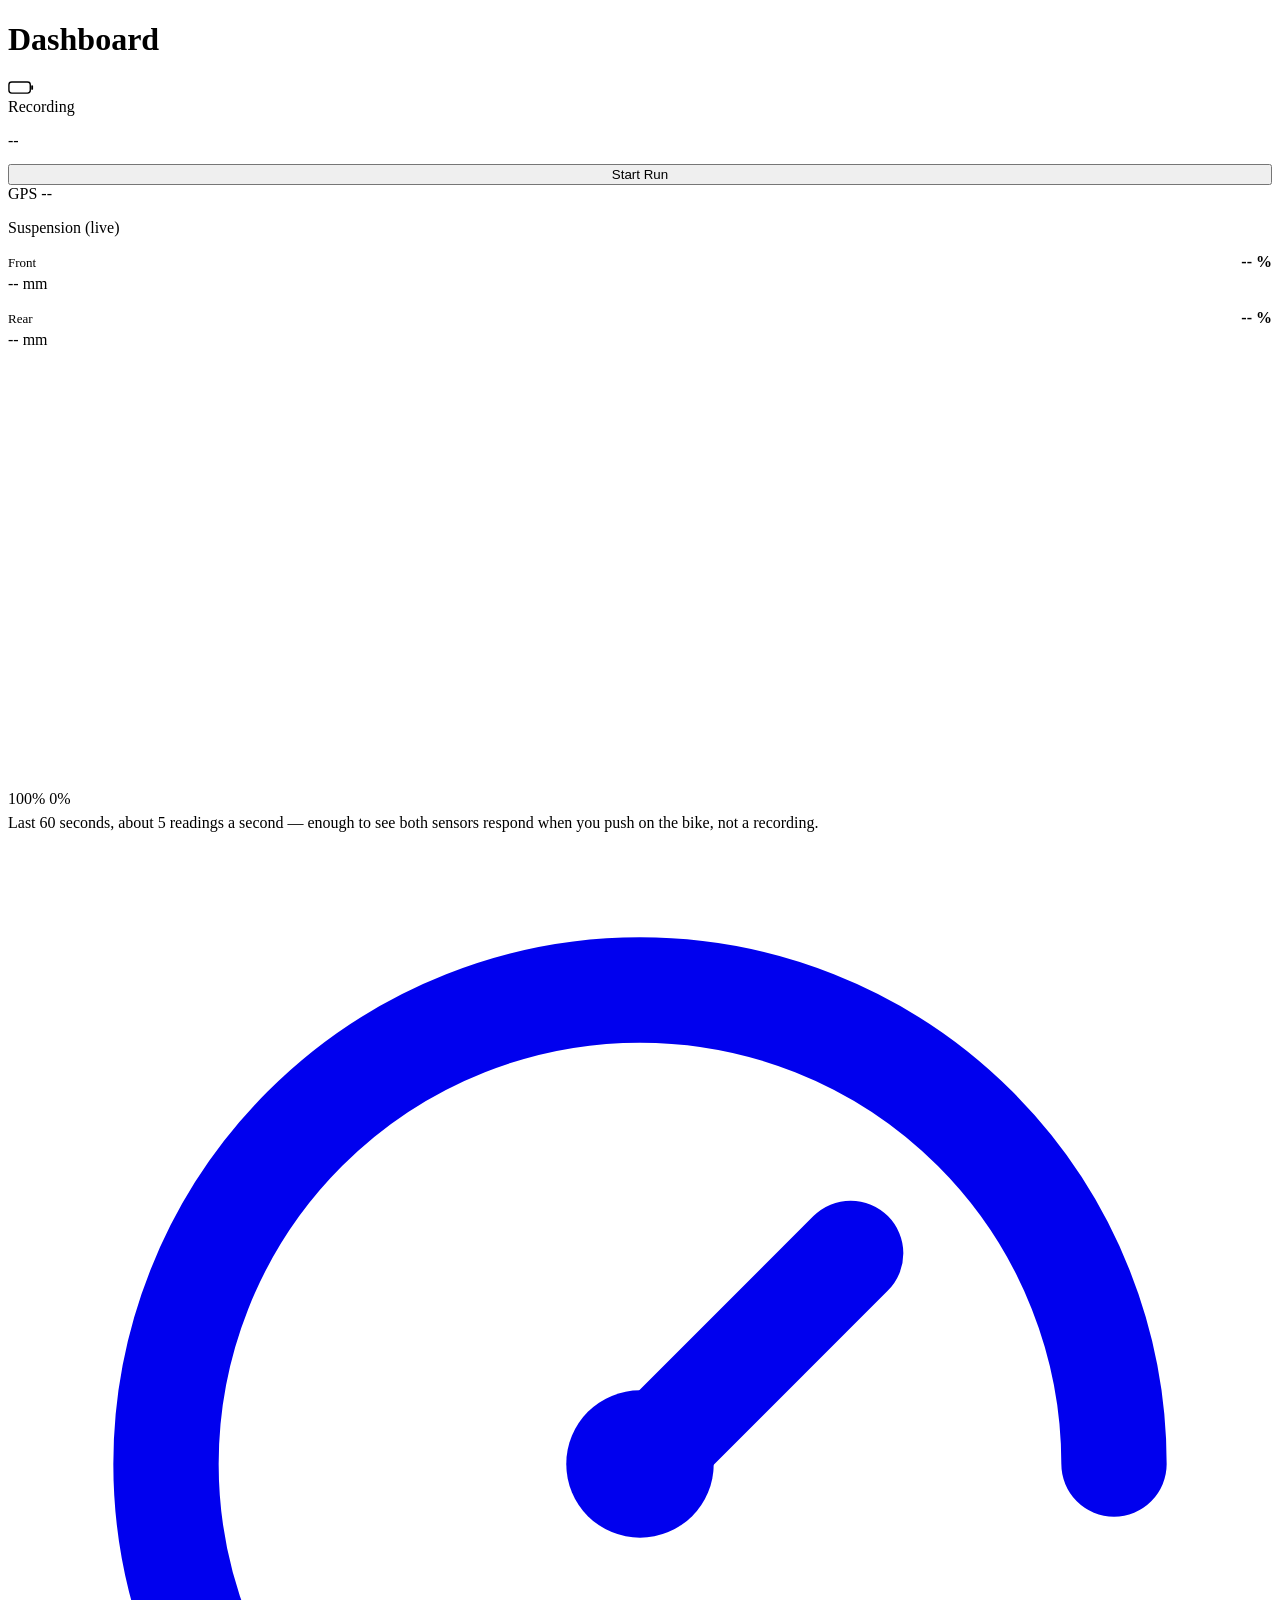
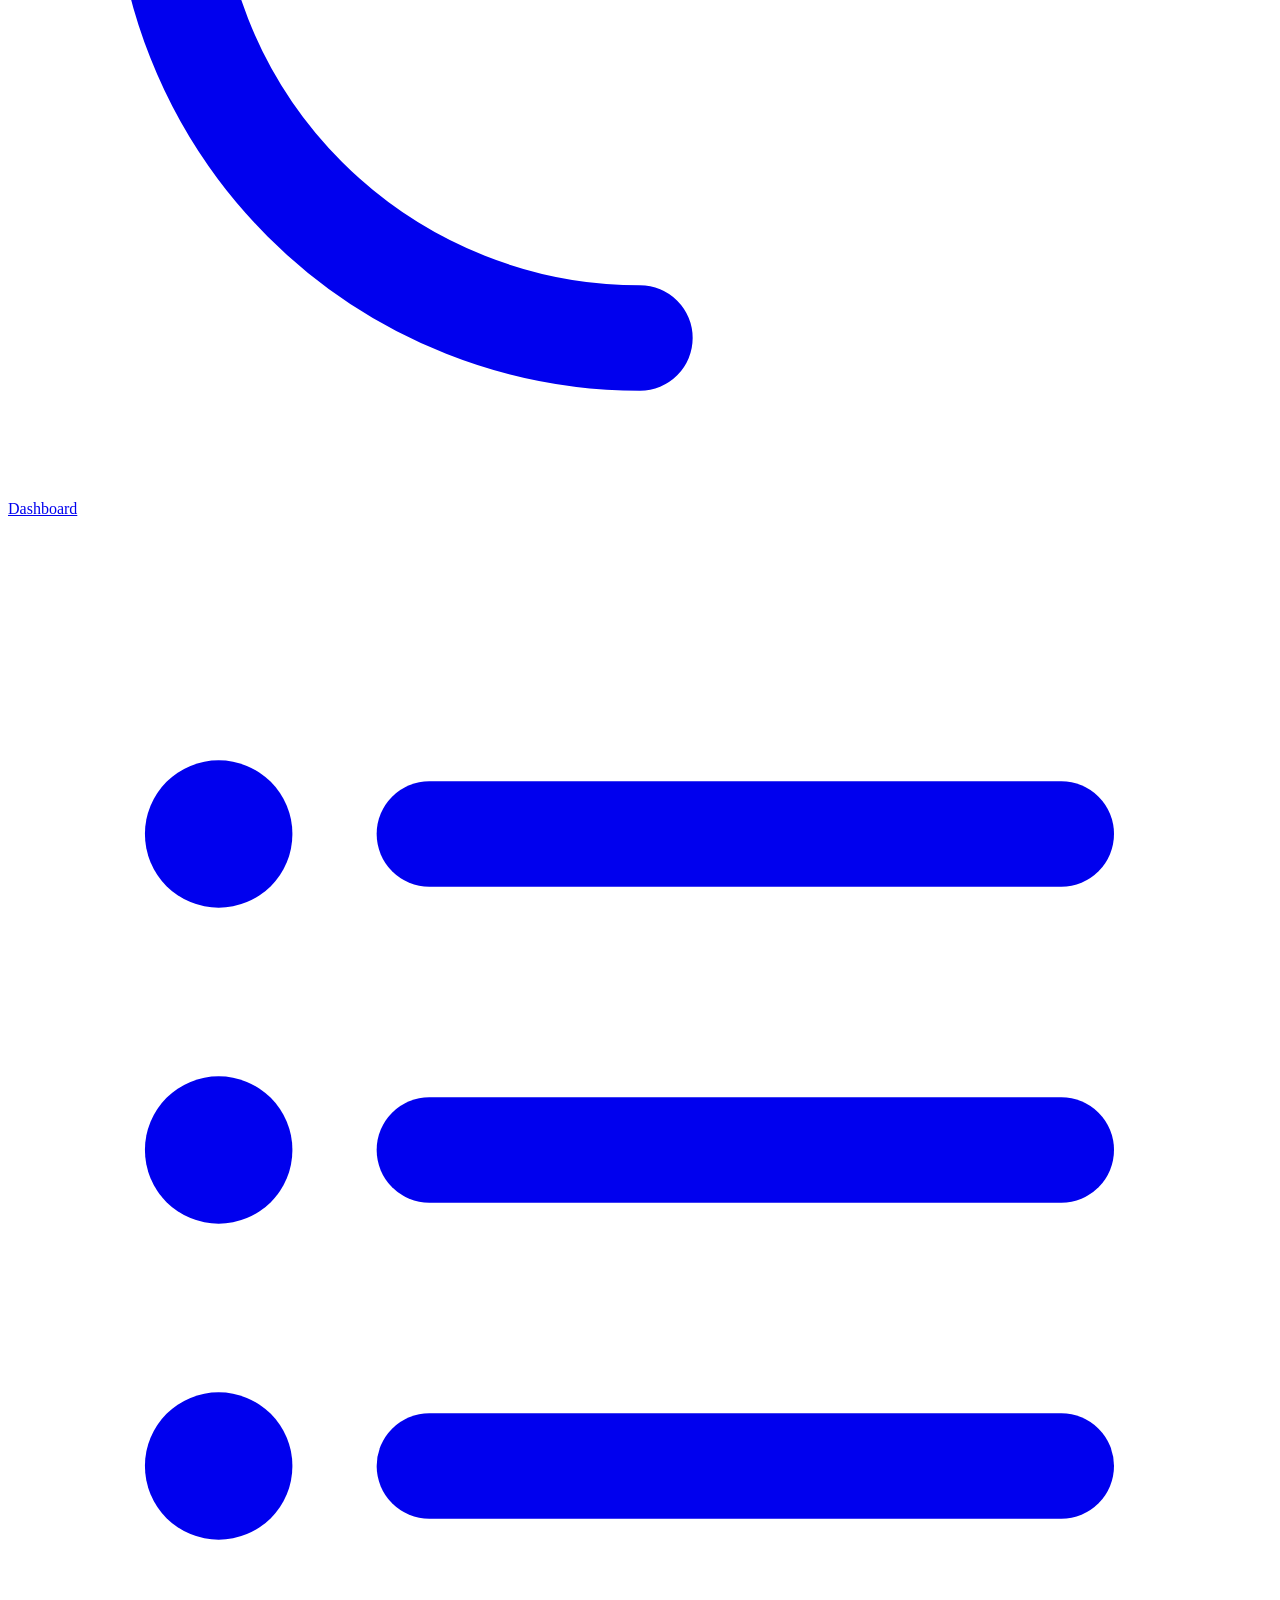
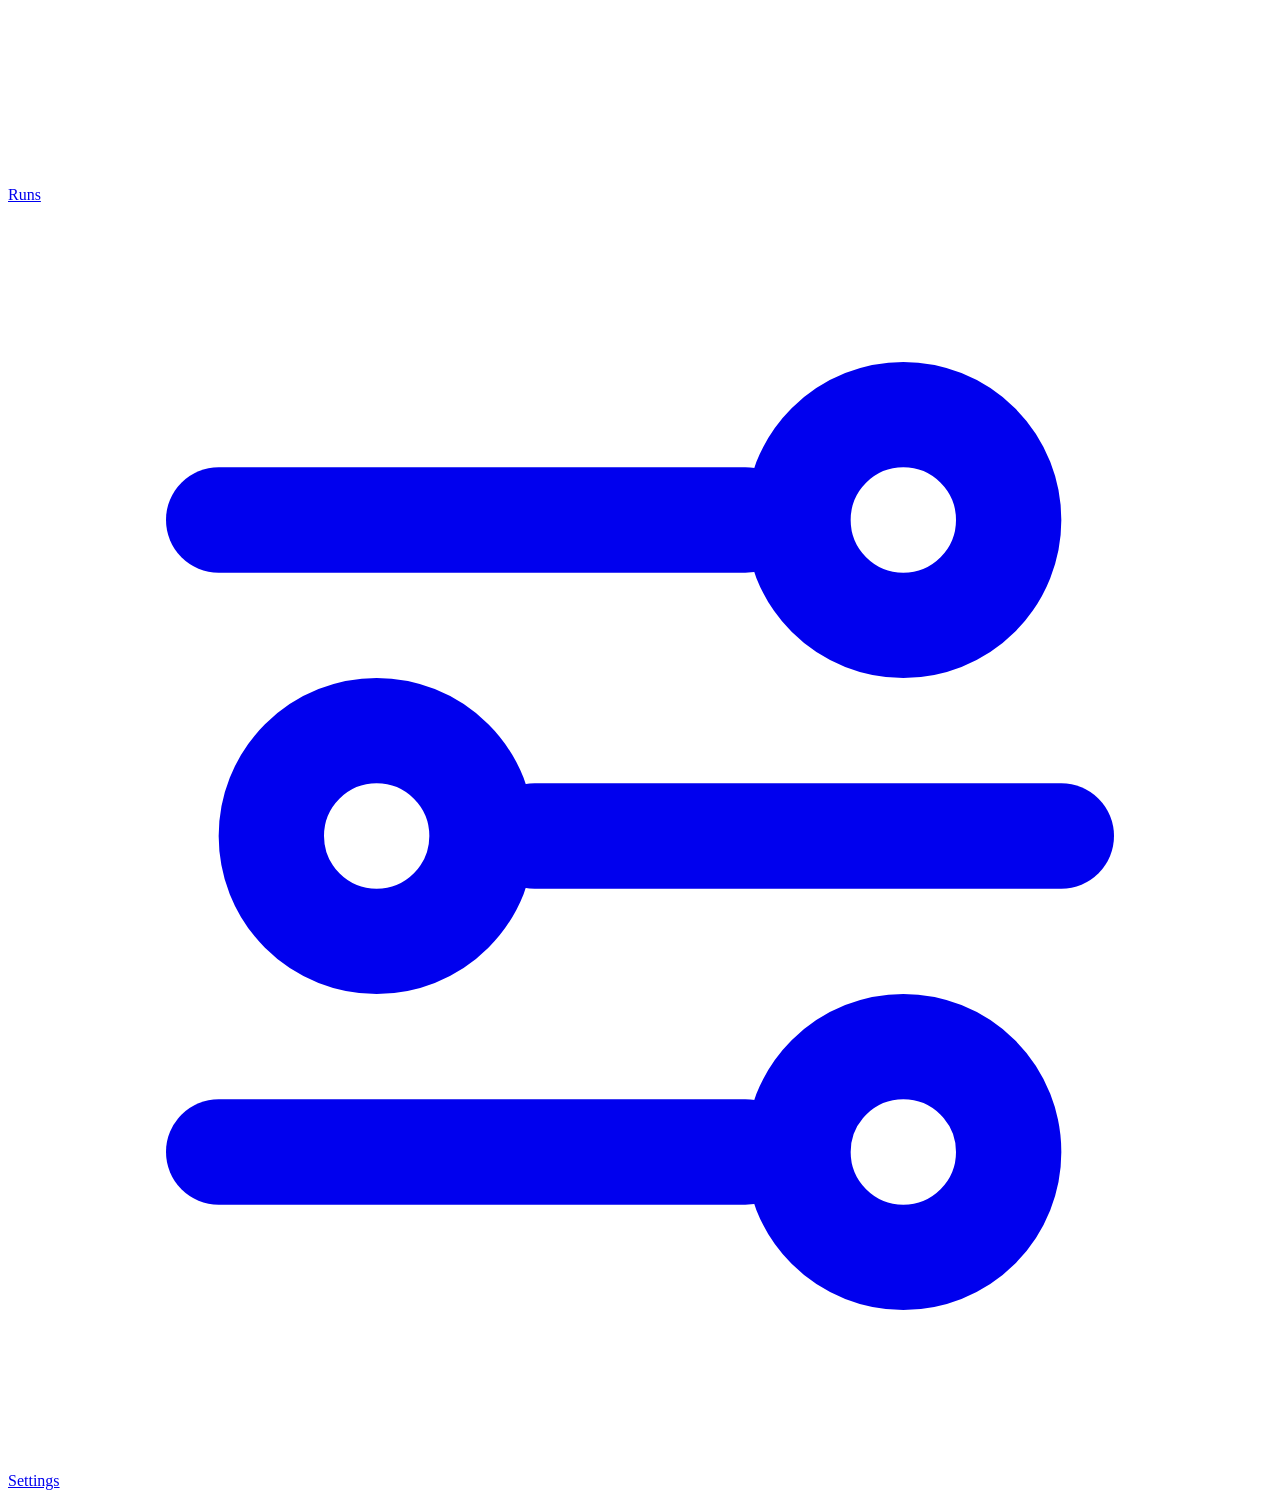
==== data/index.html @ f655dd01 "Add the firmware, the dashboard and the project documents Dialed: an ESP32 run recorder for MTB susp" ====
<!DOCTYPE html><html><head>
<meta charset="UTF-8">
<meta name="viewport" content="width=device-width, initial-scale=1, viewport-fit=cover">
<link rel="stylesheet" href="/style.css">
<script>try { if (localStorage.getItem('theme') === 'light') document.documentElement.setAttribute('data-theme', 'light'); } catch (e) {}</script>
<title>Dialed</title>
</head><body>
<svg width="0" height="0" style="position:absolute" aria-hidden="true"><filter id="glass-refract" x="0" y="0" width="100%" height="100%" color-interpolation-filters="sRGB"><feTurbulence type="fractalNoise" baseFrequency="0.008 0.012" numOctaves="2" seed="7" result="noise"/><feGaussianBlur in="noise" stdDeviation="2" result="soft"/><feDisplacementMap in="SourceGraphic" in2="soft" scale="70" xChannelSelector="R" yChannelSelector="G"/></filter></svg>
<script>if (/Chrome\//.test(navigator.userAgent)) document.documentElement.classList.add('glass-refract');</script>

<div class="topbar">
    <h1>Dashboard</h1>
    <div class="battery-indicator" id="batteryIndicator">
        <svg viewBox="0 0 28 14" width="26" height="13">
            <rect x="1" y="1" width="23" height="12" rx="3" fill="none" stroke="currentColor" stroke-width="1.5"/>
            <rect x="25" y="4.5" width="2" height="5" rx="1" fill="currentColor"/>
            <rect id="batteryFill" x="3" y="3" width="0" height="8" rx="1.5" fill="currentColor"/>
        </svg>
    </div>
</div>

<main>
    <div class="page-stack">
        <!-- Two cards, side by side on a wide screen: what's needed to start
             a run, and proof the suspension sensors are alive. GPS and
             hardware health used to be cards of their own; a fix is one
             line here, and a fault is something the checklist under the
             button reports — three green "OK"s said nothing. -->
        <div class="card glass">
            <div style="display:flex; justify-content:space-between; align-items:center; margin-bottom:12px;">
                <p class="stat-label" style="margin:0;">Recording</p>
                <span class="badge bad" id="recordBadge" style="display:none;">
                    <span class="dot pulse"></span> Recording
                </span>
            </div>
            <p class="stat-sub" id="recordInfo" style="margin-bottom:14px;">--</p>
            <button style="width:100%;" id="recordBtn" onclick="toggleRun()">Start Run</button>
            <div class="preflight" id="preflight"></div>
            <p class="stat-sub" id="wifiOffNote" style="display:none; margin:10px 0 0;">
                WiFi turns off while recording, so this page will lose the device once the
                run starts. Stop the run with the button on the device.
            </p>

            <div class="gps-row">
                <span class="stat-label" style="margin:0;">GPS</span>
                <span class="badge" id="gpsBadge">--</span>
                <span class="stat-sub" id="gpsDetail" style="margin:0;"></span>
            </div>
        </div>

        <div class="card glass">
            <p class="stat-label">Suspension (live)</p>

            <div style="margin-bottom:14px;">
                <div style="display:flex; justify-content:space-between; align-items:baseline; font-size:13px; color:var(--text-muted);">
                    <span>Front</span>
                    <span id="frontPct" style="font-size:16px; font-weight:700; color:var(--text);">-- %</span>
                </div>
                <div class="bar"><div class="bar-fill" id="frontFill" style="background:var(--series-front);"></div><div class="bar-mark" id="frontSagMark"></div></div>
                <p class="stat-sub" style="margin-top:4px;"><span id="frontTravel">-- mm</span><span id="frontSagText"></span></p>
            </div>

            <div id="rearLive">
                <div style="display:flex; justify-content:space-between; align-items:baseline; font-size:13px; color:var(--text-muted);">
                    <span>Rear</span>
                    <span id="rearPct" style="font-size:16px; font-weight:700; color:var(--text);">-- %</span>
                </div>
                <div class="bar"><div class="bar-fill" id="rearFill" style="background:var(--series-rear);"></div><div class="bar-mark" id="rearSagMark"></div></div>
                <p class="stat-sub" style="margin-top:4px;"><span id="rearTravel">-- mm</span><span id="rearSagText"></span></p>
            </div>

            <!-- preserveAspectRatio="none" lets the trace fill whatever shape
                 the card has; non-scaling-stroke keeps its lines the same
                 weight however far that stretches them. -->
            <div class="live-chart">
                <svg viewBox="0 0 300 100" preserveAspectRatio="none">
                    <line x1="0" y1="0.5" x2="300" y2="0.5" class="live-grid"/>
                    <line x1="0" y1="50" x2="300" y2="50" class="live-grid"/>
                    <line x1="0" y1="99.5" x2="300" y2="99.5" class="live-grid"/>
                    <polyline id="liveRear" fill="none" stroke="var(--series-rear)" stroke-width="2" stroke-linejoin="round" vector-effect="non-scaling-stroke"/>
                    <polyline id="liveFront" fill="none" stroke="var(--series-front)" stroke-width="2" stroke-linejoin="round" vector-effect="non-scaling-stroke"/>
                </svg>
                <span class="live-label" style="top:2px;">100%</span>
                <span class="live-label" style="bottom:2px;">0%</span>
            </div>
            <p class="stat-sub" style="margin:6px 0 0;">
                Last 60 seconds, about 5 readings a second — enough to see both sensors
                respond when you push on the bike, not a recording.
            </p>
        </div>
    </div>
</main>

<nav class="bottom-nav">
    <a href="/" class="nav-item active">
        <span class="nav-pill">
            <svg viewBox="0 0 24 24" fill="none" stroke="currentColor" stroke-width="2" stroke-linecap="round" stroke-linejoin="round"><path d="M12 21a9 9 0 1 1 9-9"/><path d="M12 12l4-4"/><circle cx="12" cy="12" r="1.4" fill="currentColor" stroke="none"/></svg>
            <span>Dashboard</span>
        </span>
    </a>
    <a href="/runs" class="nav-item">
        <span class="nav-pill">
            <svg viewBox="0 0 24 24" fill="none" stroke="currentColor" stroke-width="2" stroke-linecap="round" stroke-linejoin="round"><line x1="8" y1="6" x2="20" y2="6"/><line x1="8" y1="12" x2="20" y2="12"/><line x1="8" y1="18" x2="20" y2="18"/><circle cx="4" cy="6" r="1.4" fill="currentColor" stroke="none"/><circle cx="4" cy="12" r="1.4" fill="currentColor" stroke="none"/><circle cx="4" cy="18" r="1.4" fill="currentColor" stroke="none"/></svg>
            <span>Runs</span>
        </span>
    </a>
    <a href="/settings" class="nav-item">
        <span class="nav-pill">
            <svg viewBox="0 0 24 24" fill="none" stroke="currentColor" stroke-width="2" stroke-linecap="round" stroke-linejoin="round"><line x1="4" y1="6" x2="14" y2="6"/><circle cx="17" cy="6" r="2"/><line x1="10" y1="12" x2="20" y2="12"/><circle cx="7" cy="12" r="2"/><line x1="4" y1="18" x2="14" y2="18"/><circle cx="17" cy="18" r="2"/></svg>
            <span>Settings</span>
        </span>
    </a>
</nav>

<script src="/common.js"></script>
<script>

// common.js fetches the device's settings once per page and announces them
// (it applies the theme itself); this is what else the Dashboard needs of
// them.
document.addEventListener('bike:config', evt => {
    const data = evt.detail;

    wifiOffWhileRecording = !!data.wifiOffWhileRecording;
    fullSuspension = !!data.fullSuspension;

    // The live bars get a tick at the static sag captured in Settings, so
    // "how deep is it sitting right now" has something to be read against.
    // No rear end on a hardtail.
    document.getElementById('rearLive').style.display = fullSuspension ? '' : 'none';
    showStaticSag('front', data.frontSagPct);
    showStaticSag('rear', data.rearSagPct);
});

function showStaticSag(side, pct)
{
    const captured = pct > 0;
    const mark = document.getElementById(side + 'SagMark');

    mark.style.display = captured ? 'block' : 'none';
    mark.style.left = Math.min(100, pct) + '%';

    document.getElementById(side + 'SagText').textContent =
        captured ? ` · static sag at ${pct.toFixed(0)}%` : '';
}

// From the device's settings (see the bike:config handler above): whether
// the Start Run card should warn that the page is about to lose the device.
let wifiOffWhileRecording = false;
let fullSuspension = false;

// ── Pre-ride checklist ─────────────────────────────────────────────────────
// Everything here is something that only shows up afterwards, in the
// analysis, as a run with a hole in it — an uncalibrated end reading 0mm, a
// map with no route. Listing it next to Start Run is the one moment it can
// still be fixed. Advisory only: none of it blocks recording, since a ride
// with no GPS fix is still a perfectly good suspension log.
let calibration = null;
let imuZeroed = null;
let lastStatus = null;

function loadPreflightInputs()
{
    fetch('/api/suspension/calibration')
    .then(r => r.json())
    .then(data => { calibration = data; renderPreflight(); })
    .catch(() => {});

    fetch('/api/imu')
    .then(r => r.json())
    .then(data => { imuZeroed = !!data.zeroed; renderPreflight(); })
    .catch(() => {});
}

function renderPreflight()
{
    const box = document.getElementById('preflight');

    // Nothing to say until the device has answered at least once.
    if (!lastStatus) {
        preflightHtml = '';
        box.innerHTML = '';
        return;
    }

    const recording = lastStatus.state === 'recording';
    let items = [];
    const settingsLink = ' <a href="/settings#sensors">Settings</a>';

    if (!lastStatus.health.storage)
        items.push({ cls: 'bad', html: 'SD card isn\'t responding — the run can\'t be saved.' });

    if (calibration) {
        if (!calibration.front.valid)
            items.push({ html: 'Front suspension isn\'t calibrated — its travel will read 0.' + settingsLink });
        if (fullSuspension && !calibration.rear.valid)
            items.push({ html: 'Rear suspension isn\'t calibrated — its travel will read 0.' + settingsLink });
    }

    if (!lastStatus.health.imu)
        items.push({ cls: 'bad', html: 'IMU isn\'t responding — no lean, pitch or G-force.' });
    else if (imuZeroed === false)
        items.push({ html: 'IMU isn\'t zeroed — lean and pitch won\'t be the bike\'s real angles.' + settingsLink });

    if (!lastStatus.health.gps)
        items.push({ cls: 'bad', html: 'GPS module isn\'t responding — no map, speed or distance.' });
    else if (!lastStatus.gps.fix)
        items.push({ html: 'No GPS fix yet — map, speed and distance stay empty until it locks.' });

    // Mid-run there's nothing left to prepare, so the advice goes — but a
    // piece of hardware that stopped answering is still worth knowing about
    // (this is the only place it's reported).
    if (recording)
        items = items.filter(i => i.cls === 'bad');
    else if (items.length === 0 && calibration && imuZeroed !== null)
        items.push({ cls: 'good', html: 'Ready to record — calibration, IMU and GPS all check out.' });

    const html = items.map(i => `<div class="preflight-item ${i.cls || ''}"><span class="dot"></span><span>${i.html}</span></div>`).join('');

    // Status arrives 5×/s — only touch the DOM when the list really changed,
    // or the Settings links would be replaced mid-tap.
    if (html !== preflightHtml) {
        preflightHtml = html;
        box.innerHTML = html;
    }
}

let preflightHtml = '';

// ── Live suspension trace ──────────────────────────────────────────────────
// A rolling minute of the same travel % the bars show, newest at the right
// edge. Fed by the status poll, so it's only as fine as that (about 5 Hz).
const LIVE_SAMPLES = 300;
const liveFront = [];
const liveRear = [];

function pushLiveSample(frontPct, rearPct)
{
    const draw = (id, samples, pct) => {
        samples.push(Math.min(100, Math.max(0, pct || 0)));
        if (samples.length > LIVE_SAMPLES) samples.shift();

        const step = 300 / (LIVE_SAMPLES - 1);
        const offset = LIVE_SAMPLES - samples.length;

        document.getElementById(id).setAttribute('points',
            samples.map((v, i) => `${((offset + i) * step).toFixed(1)},${(100 - v).toFixed(1)}`).join(' '));
    };

    draw('liveFront', liveFront, frontPct);

    // No rear trace on a hardtail — its block above is hidden too.
    if (fullSuspension) draw('liveRear', liveRear, rearPct);
    else document.getElementById('liveRear').setAttribute('points', '');
}

function hdopQuality(hdop)
{
    if (hdop <= 2)  return { text: 'Great signal', cls: 'good' };
    if (hdop <= 5)  return { text: 'OK signal',     cls: 'warn' };
    return               { text: 'Poor signal',   cls: 'bad'  };
}

function updateRecordUI(state, currentRun, recordingSeconds)
{
    const btn = document.getElementById('recordBtn');
    const badge = document.getElementById('recordBadge');
    const info = document.getElementById('recordInfo');

    document.getElementById('wifiOffNote').style.display =
        (wifiOffWhileRecording && state !== 'recording') ? '' : 'none';

    if (state === 'recording') {
        badge.style.display = 'inline-flex';
        btn.textContent = 'Stop Run';
        btn.className = 'danger';
        btn.disabled = false;
        info.textContent = `${currentRun || 'Run'} · ${formatDuration(recordingSeconds)}`;
    } else if (state === 'ready') {
        badge.style.display = 'none';
        btn.textContent = 'Start Run';
        btn.className = '';
        btn.disabled = false;
        info.textContent = 'Not recording';
    } else {
        badge.style.display = 'none';
        btn.textContent = 'Start Run';
        btn.className = '';
        btn.disabled = true;
        info.textContent = state === 'error' ? 'Device error' : 'Starting up...';
    }
}

function toggleRun()
{
    const btn = document.getElementById('recordBtn');
    const starting = btn.textContent === 'Start Run';
    btn.disabled = true;

    // The connection can drop before any status poll reports "recording",
    // so tell the shared banner up front that this drop is the expected one.
    if (starting && wifiOffWhileRecording && window.BikeConn) BikeConn.expectDrop();

    fetch('/api/run/toggle', { method: 'POST' })
    .catch(() => {
        // Starting a run may turn WiFi off shortly after this response —
        // losing the connection here is expected, not a failure.
    })
    .finally(() => {
        setTimeout(() => btn.disabled = false, 800);
    });
}

function updateData()
{
    fetch('/api/status')
    .then(r => r.json())
    .then(data => {

        updateRecordUI(data.state, data.current_run, data.recording_seconds);

        // The device saying it is recording means it is about to leave the
        // network (when it records with WiFi off) — whether the run was
        // started from here a moment ago or from another tab. This page
        // asks five times a second and so sees it; the shared banner's own
        // slow poll usually wouldn't, and has to be told.
        if (data.state === 'recording' && wifiOffWhileRecording && window.BikeConn) BikeConn.expectDrop();

        lastStatus = data;
        renderPreflight();

        const pct = data.battery.percent;
        const battCls = pct >= 50 ? 'good' : pct >= 20 ? 'warn' : 'bad';

        const batteryIndicator = document.getElementById('batteryIndicator');
        batteryIndicator.className = 'battery-indicator ' + battCls;
        document.getElementById('batteryFill').setAttribute('width', (pct / 100 * 20).toFixed(1));

        // One badge, one line of detail. Signal quality only means
        // something once there's a fix — without one the HDOP is a
        // placeholder, and "No fix" next to "Poor signal" said it twice.
        const gpsBadge = document.getElementById('gpsBadge');
        gpsBadge.className = 'badge ' + (data.gps.fix ? 'good' : 'bad');
        gpsBadge.innerHTML = '<span class="dot"></span>' + (data.gps.fix ? 'Fix' : 'No fix');

        document.getElementById('gpsDetail').innerText = data.gps.fix
            ? `${data.gps.satellites} satellites · ${hdopQuality(data.gps.hdop).text.toLowerCase()}`
            : `${data.gps.satellites} satellites in view`;

        document.getElementById('frontPct').innerText = data.suspension.front_pct + ' %';
        document.getElementById('frontTravel').innerText = data.suspension.front + ' mm';
        document.getElementById('frontFill').style.width = data.suspension.front_pct + '%';
        document.getElementById('rearPct').innerText = data.suspension.rear_pct + ' %';
        document.getElementById('rearTravel').innerText = data.suspension.rear + ' mm';
        document.getElementById('rearFill').style.width = data.suspension.rear_pct + '%';

        pushLiveSample(Number(data.suspension.front_pct), Number(data.suspension.rear_pct));
    })
    .catch(() => {
        // Expected once WiFi is turned off during a recording.
    });
}

setInterval(updateData, 200);
updateData();
setInterval(loadPreflightInputs, 5000);
loadPreflightInputs();

</script>
</body></html>
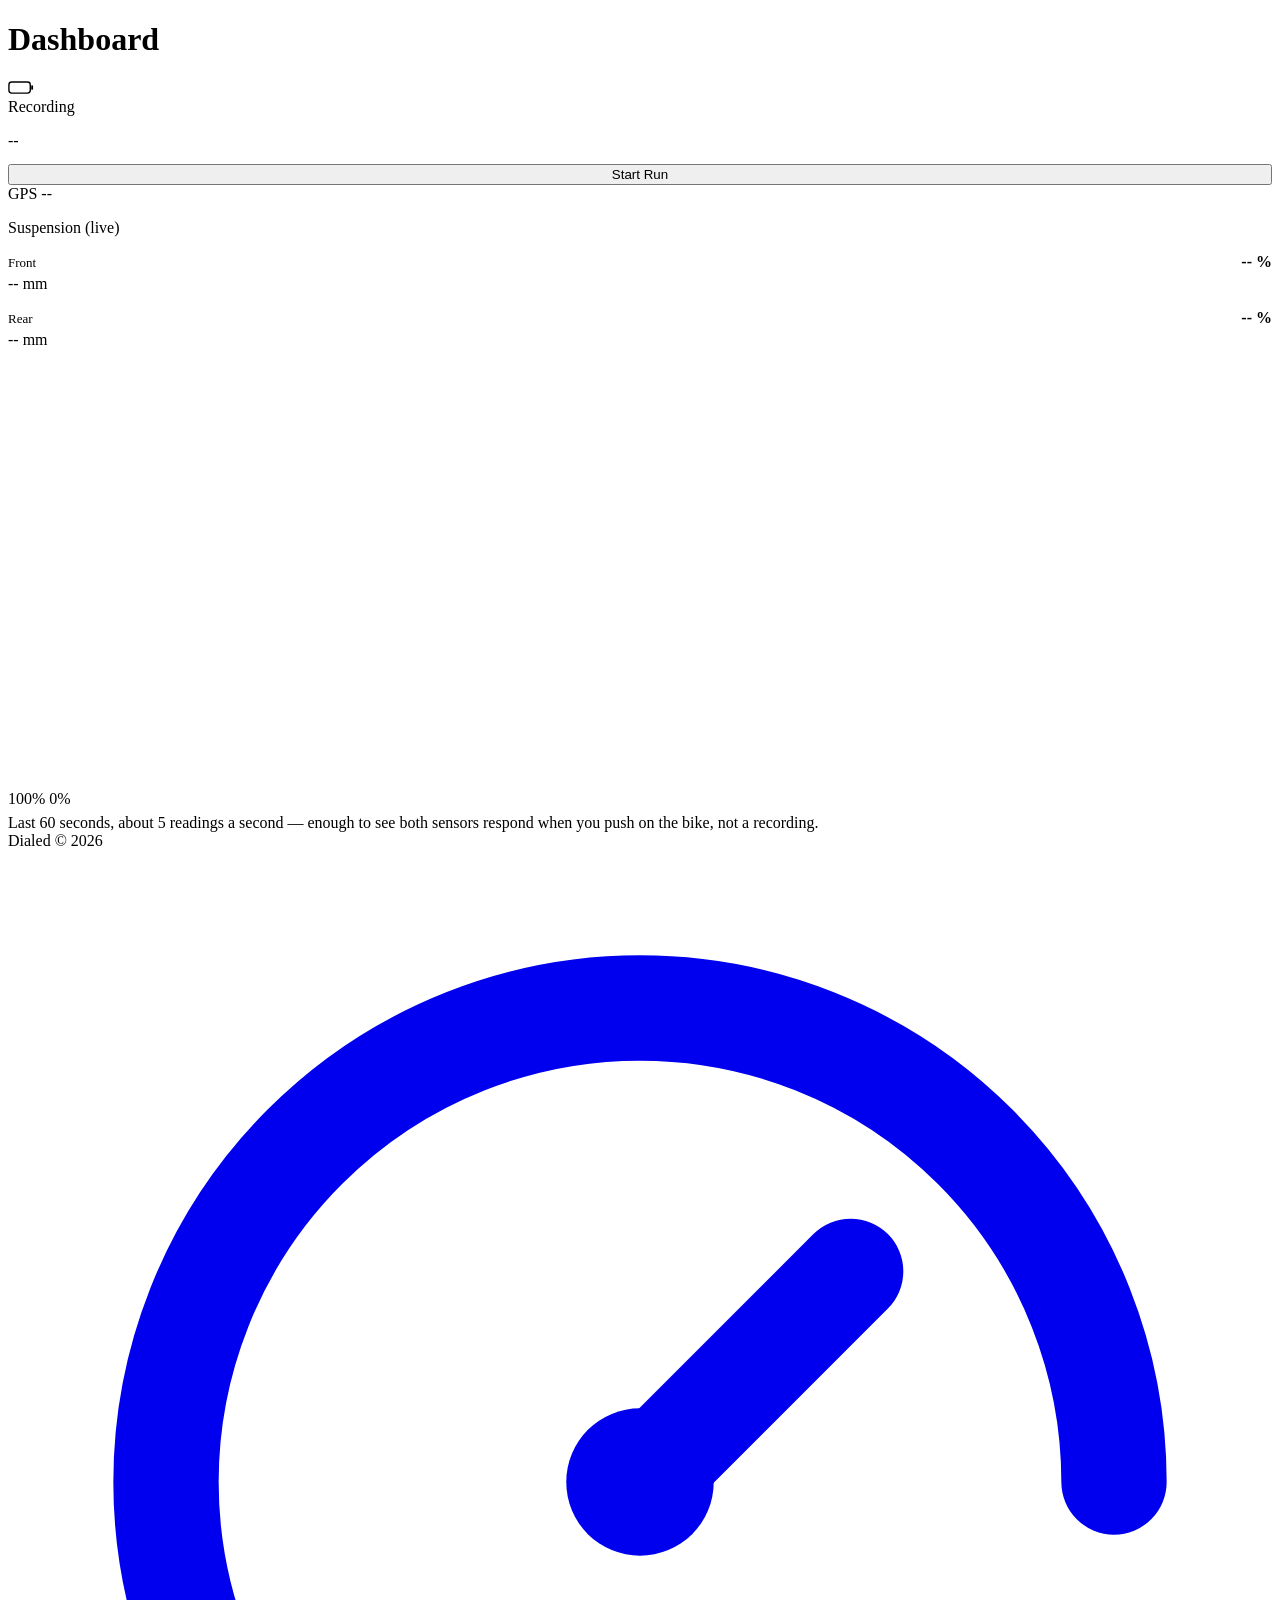
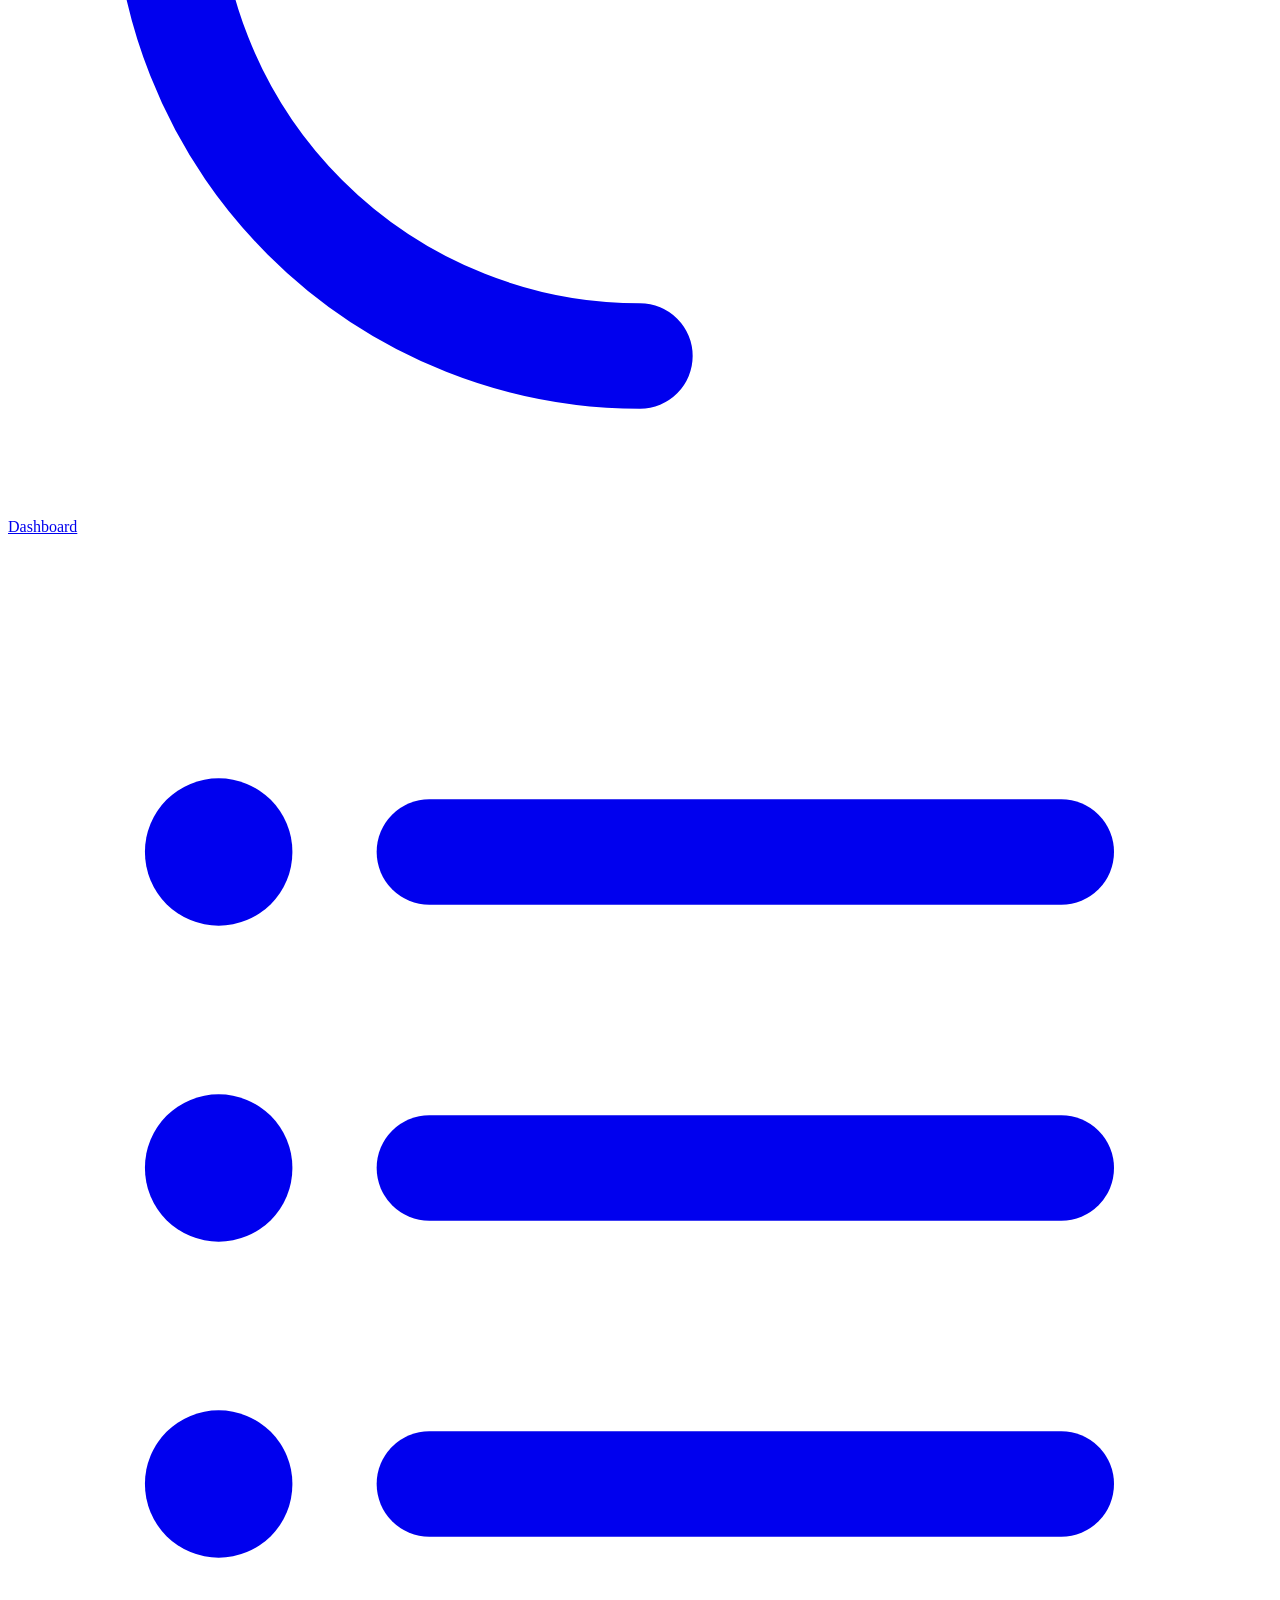
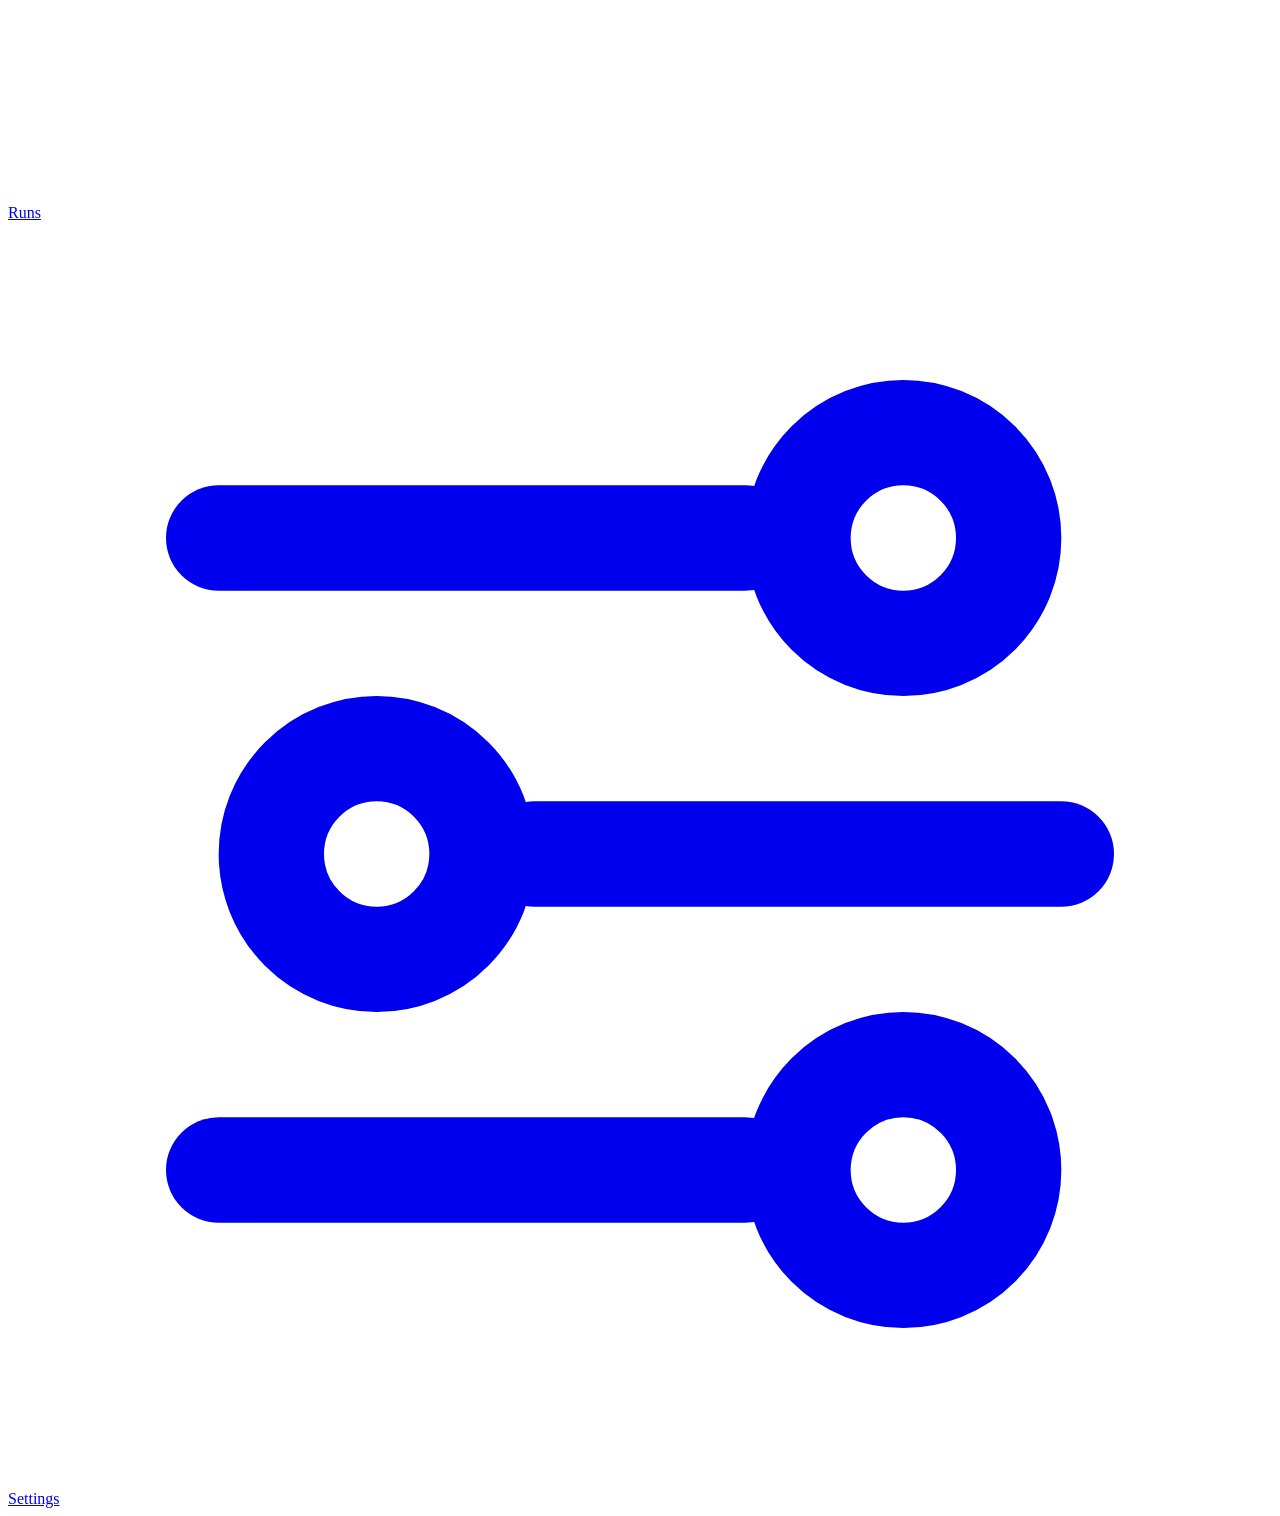
==== commit 77eaa376: "Add a design system, a PRD and a system overview; a footer on every page Docs: - docs/design-system." ====
--- a/data/index.html
+++ b/data/index.html
@@ -29,9 +29,7 @@
         <div class="card glass">
             <div style="display:flex; justify-content:space-between; align-items:center; margin-bottom:12px;">
                 <p class="stat-label" style="margin:0;">Recording</p>
-                <span class="badge bad" id="recordBadge" style="display:none;">
-                    <span class="dot pulse"></span> Recording
-                </span>
+                <span class="rec-pulse" id="recordBadge" role="img" aria-label="Recording" title="Recording" style="display:none;"></span>
             </div>
             <p class="stat-sub" id="recordInfo" style="margin-bottom:14px;">--</p>
             <button style="width:100%;" id="recordBtn" onclick="toggleRun()">Start Run</button>
@@ -90,6 +88,8 @@
         </div>
     </div>
 </main>
+
+<footer class="app-footer">Dialed © 2026</footer>
 
 <nav class="bottom-nav">
     <a href="/" class="nav-item active">
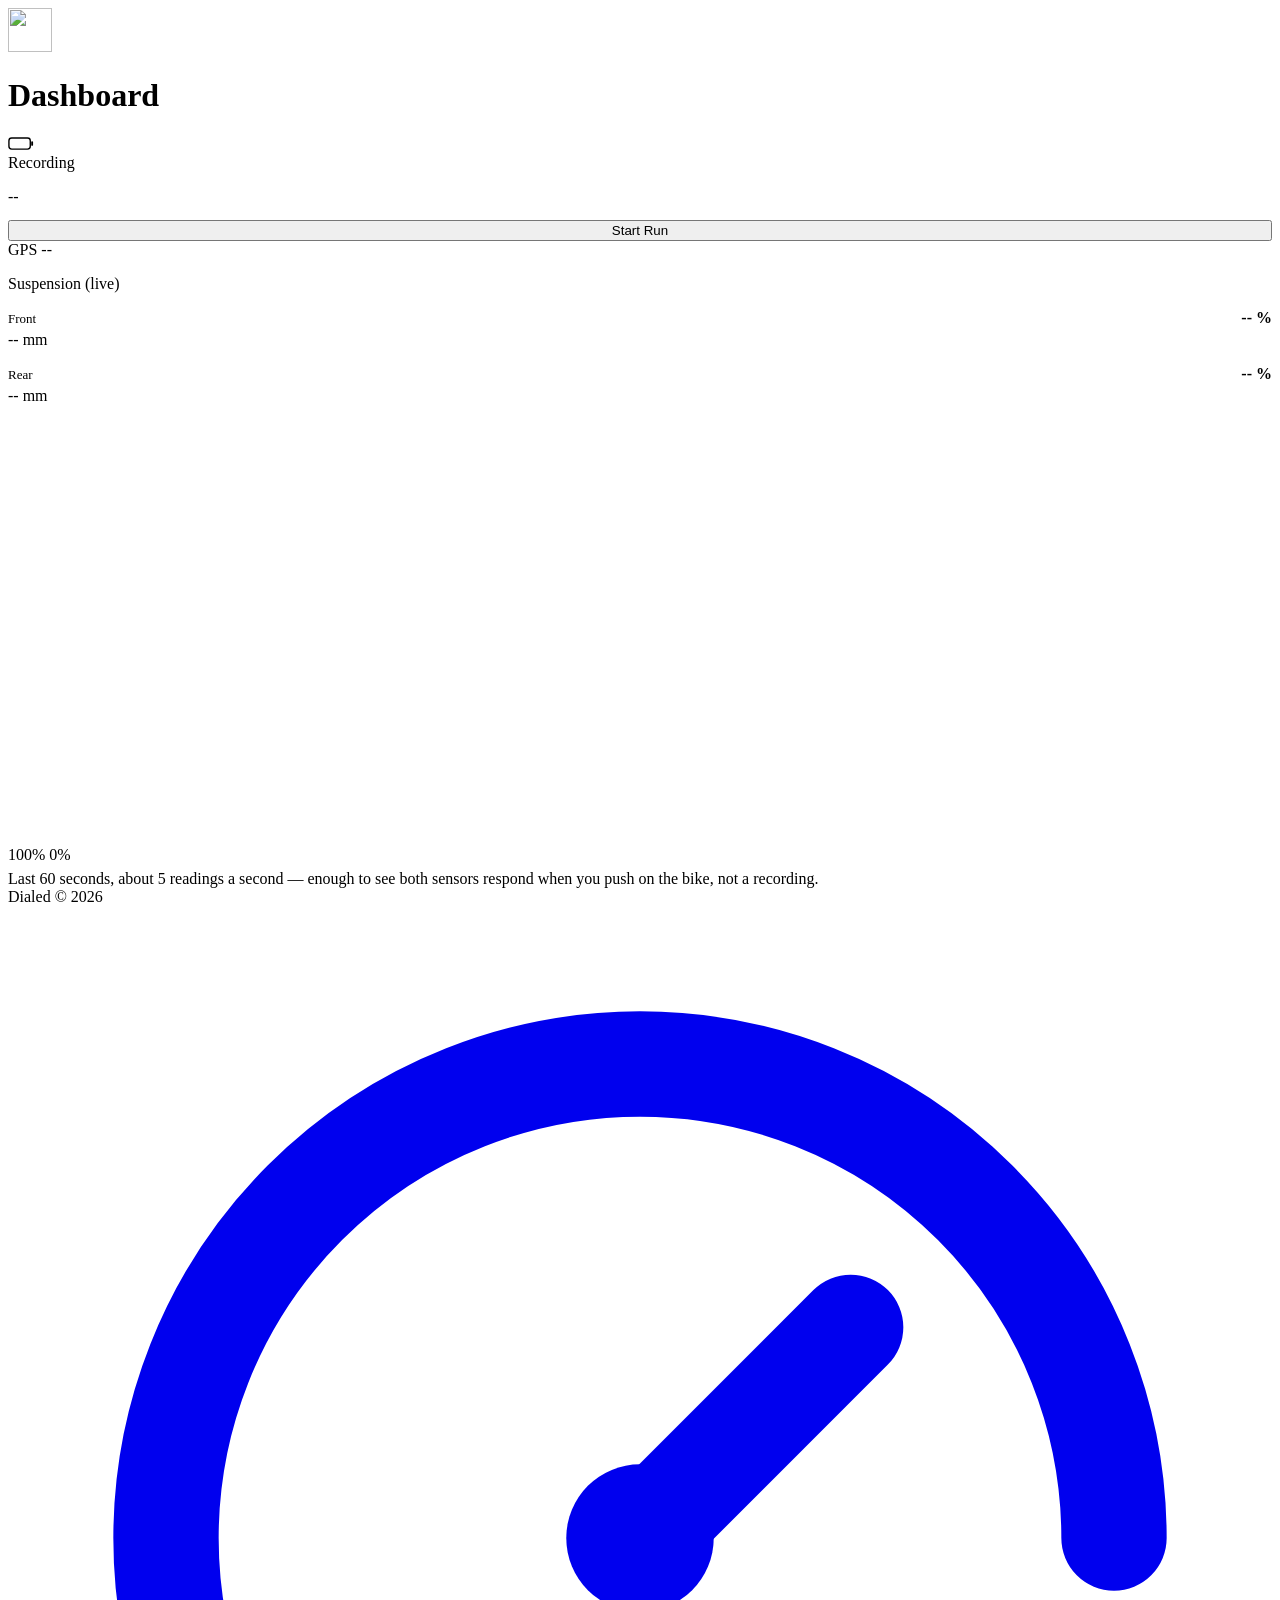
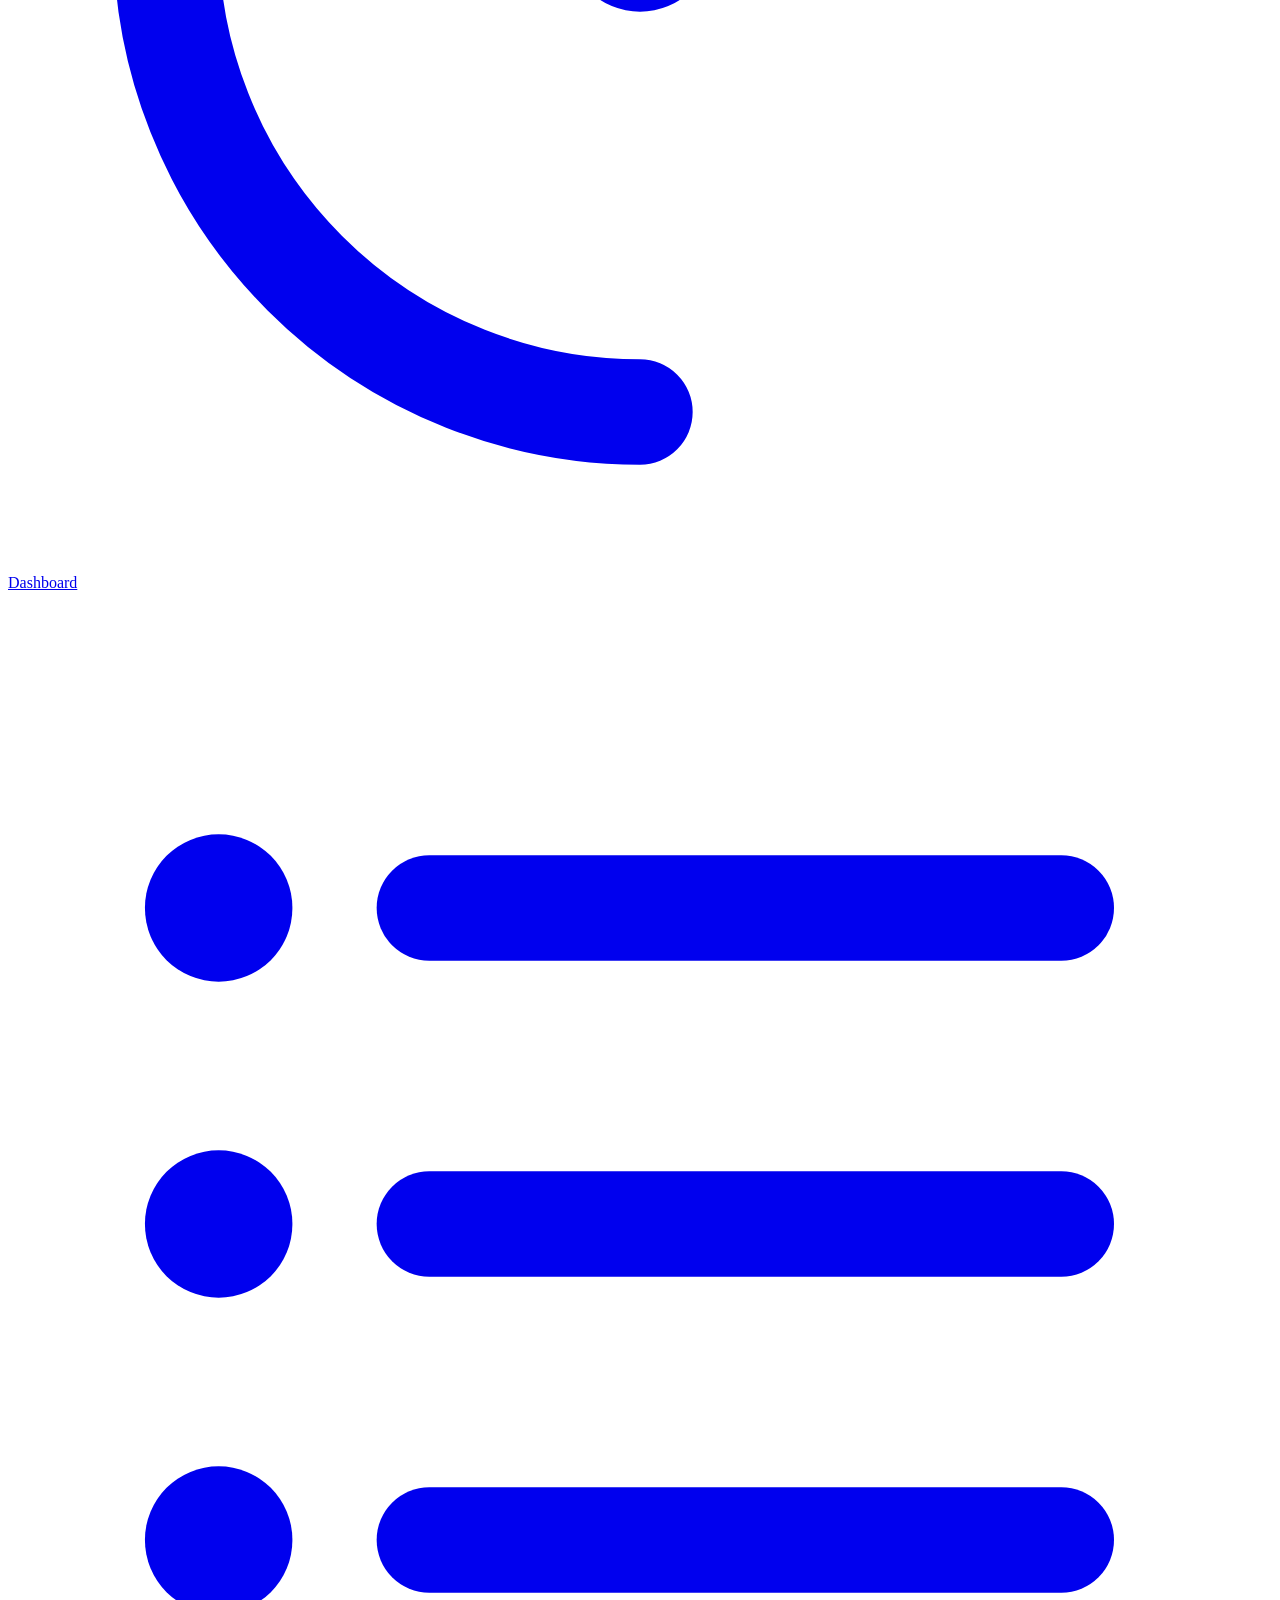
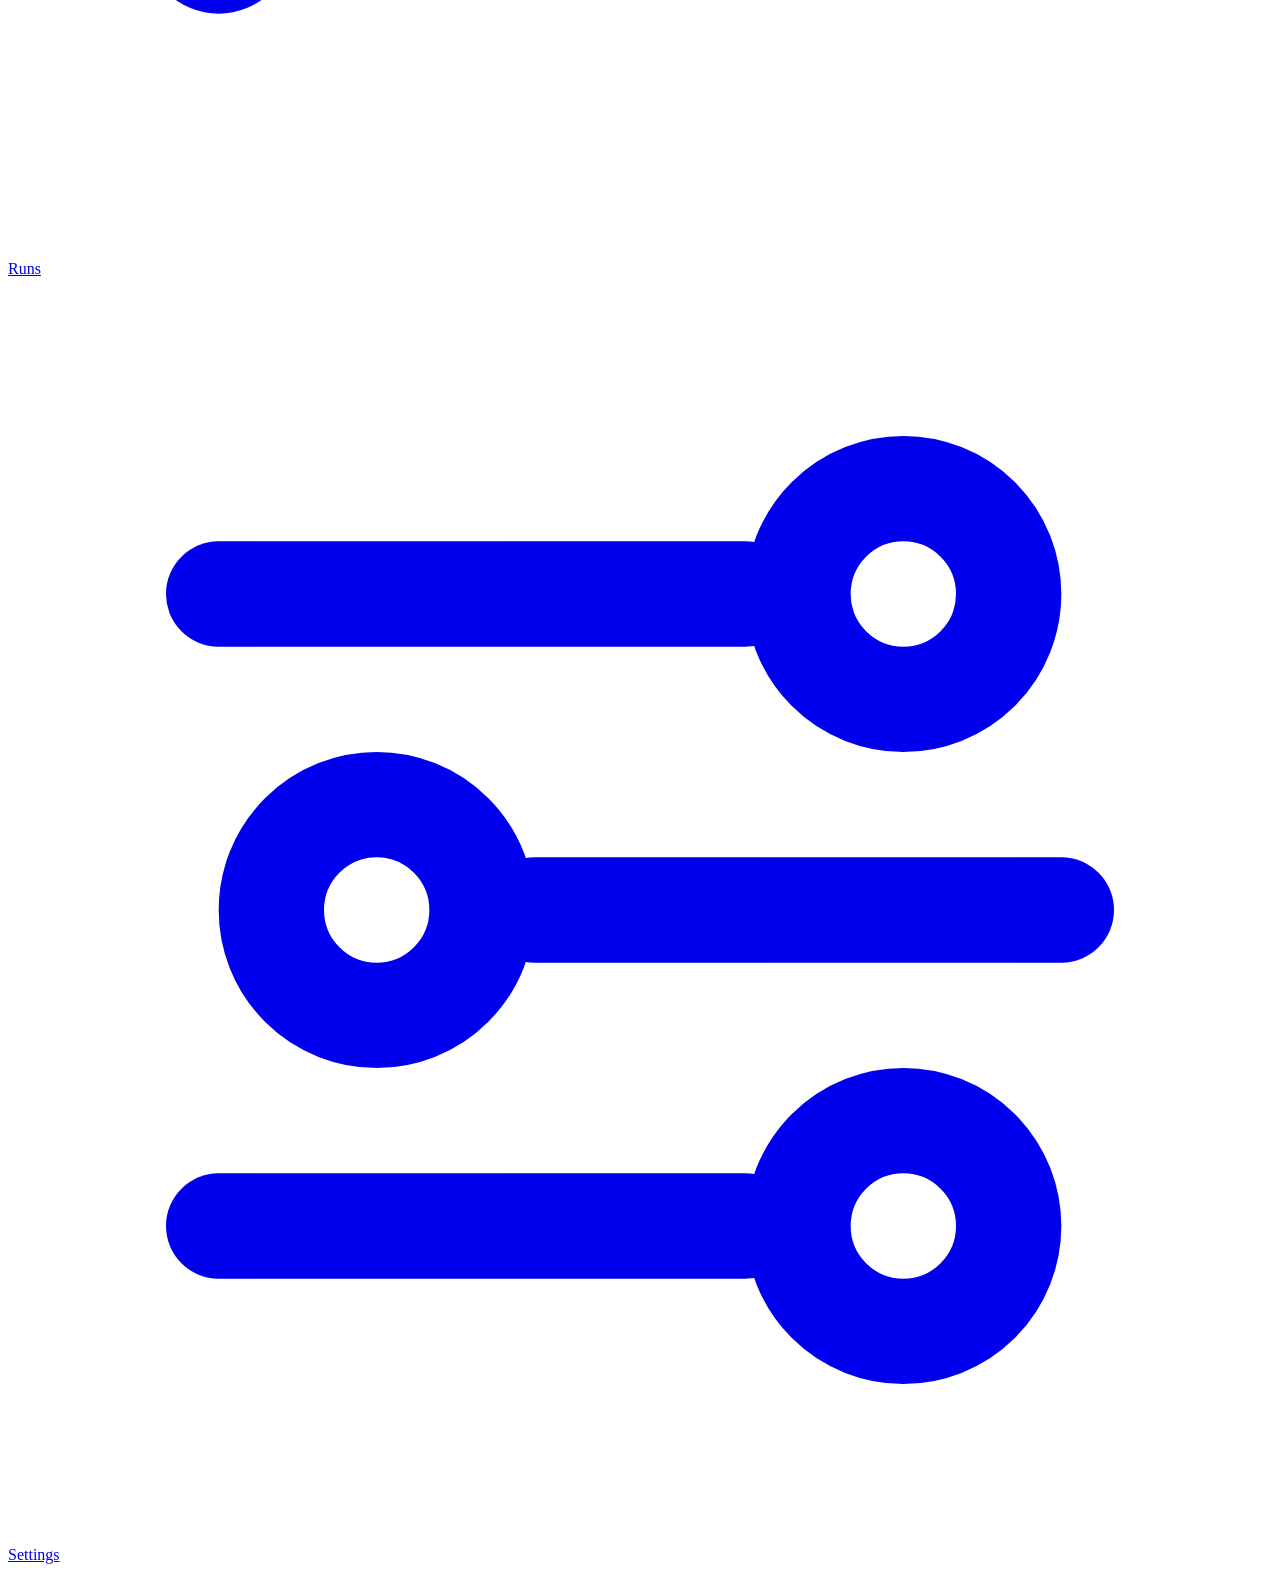
==== commit e792195f: "Add the logo and wire its icons into the dashboard "Dial d": a geometric lowercase d whose bowl is a" ====
--- a/data/index.html
+++ b/data/index.html
@@ -2,6 +2,9 @@
 <meta charset="UTF-8">
 <meta name="viewport" content="width=device-width, initial-scale=1, viewport-fit=cover">
 <link rel="stylesheet" href="/style.css">
+<link rel="icon" href="/favicon.ico" sizes="32x32">
+<link rel="icon" href="/favicon.svg" type="image/svg+xml">
+<link rel="apple-touch-icon" href="/apple-touch-icon.png">
 <script>try { if (localStorage.getItem('theme') === 'light') document.documentElement.setAttribute('data-theme', 'light'); } catch (e) {}</script>
 <title>Dialed</title>
 </head><body>
@@ -9,6 +12,7 @@
 <script>if (/Chrome\//.test(navigator.userAgent)) document.documentElement.classList.add('glass-refract');</script>
 
 <div class="topbar">
+    <a href="/" class="rail-logo" aria-label="Dialed — Dashboard"><img src="/favicon.svg" width="44" height="44" alt=""></a>
     <h1>Dashboard</h1>
     <div class="battery-indicator" id="batteryIndicator">
         <svg viewBox="0 0 28 14" width="26" height="13">
